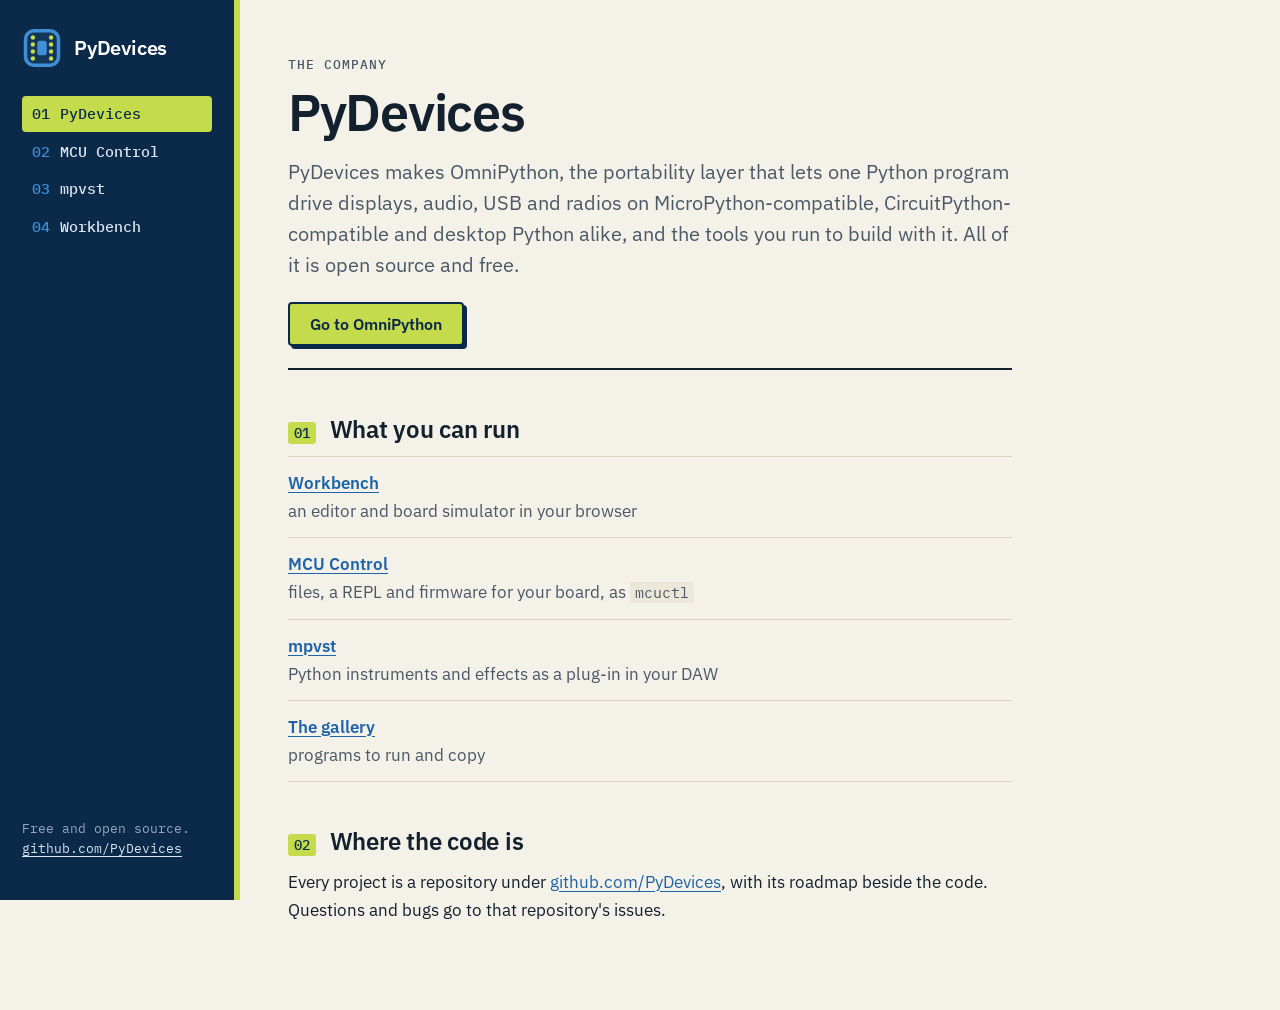
==== index.html @ 03c8362c "pydevices.com: the company page and the MCU Control, mpvst and Workbench pages" ====
<!DOCTYPE html>
<html lang="en">
<head>
  <!-- Written by tools/build.py from _src/index.html; edit that file and run it again. -->
  <meta charset="utf-8">
  <meta name="viewport" content="width=device-width, initial-scale=1">
  <title>PyDevices</title>
  <meta name="description" content="PyDevices makes OmniPython and the free tools that put Python on hardware.">
  <meta name="theme-color" content="#0b2a4a">
  <link rel="icon" href="/assets/favicon.svg" type="image/svg+xml">
  <link rel="alternate icon" href="/favicon.ico" sizes="16x16 32x32 48x48">
  <link rel="canonical" href="https://pydevices.com/">
  <link rel="preconnect" href="https://fonts.googleapis.com">
  <link rel="preconnect" href="https://fonts.gstatic.com" crossorigin>
  <link rel="stylesheet" href="https://fonts.googleapis.com/css2?family=IBM+Plex+Mono:wght@400;500&family=IBM+Plex+Sans:wght@400;500;600&display=swap">
  <link rel="stylesheet" href="/assets/site.css">
</head>
<body>
  <header class="rail">
    <a class="home" href="/"><img src="/assets/logo.svg" alt="" width="40" height="40">PyDevices</a>
    <nav aria-label="Pages">
      <ol>
        <li><a href="/" aria-current="page">PyDevices</a></li>
        <li><a href="/mcuctl/">MCU Control</a></li>
        <li><a href="/mpvst/">mpvst</a></li>
        <li><a href="/workbench/">Workbench</a></li>
      </ol>
    </nav>
    <p class="foot">Free and open source.<br><a href="https://github.com/PyDevices">github.com/PyDevices</a></p>
  </header>
  <main>
    <div class="title-block">
      <p class="kicker">The company</p>
      <h1>PyDevices</h1>
      <p class="lede">PyDevices makes OmniPython, the portability layer that lets one Python
        program drive displays, audio, USB and radios on MicroPython-compatible,
        CircuitPython-compatible and desktop Python alike, and the tools you run
        to build with it. All of it is open source and free.</p>
      <a class="button" href="https://omnipython.org/">Go to OmniPython</a>
    </div>

    <section>
      <h2><span class="n">01</span>What you can run</h2>
      <ul class="links">
        <li><a href="/workbench/">Workbench</a> <span>an editor and board simulator in your browser</span></li>
        <li><a href="/mcuctl/">MCU Control</a> <span>files, a REPL and firmware for your board, as <code>mcuctl</code></span></li>
        <li><a href="/mpvst/">mpvst</a> <span>Python instruments and effects as a plug-in in your DAW</span></li>
        <li><a href="https://gallery.omnipython.org/">The gallery</a> <span>programs to run and copy</span></li>
      </ul>
    </section>

    <section>
      <h2><span class="n">02</span>Where the code is</h2>
      <p>Every project is a repository under
        <a href="https://github.com/PyDevices">github.com/PyDevices</a>, with its
        roadmap beside the code. Questions and bugs go to that repository's issues.</p>
    </section>
  </main>
</body>
</html>
---- assets/site.css ----
/* pydevices.com: a rail on the left, a sheet on the right.
   Blueprint colours; IBM Plex for type. */

:root {
  --navy: #0b2a4a;
  --navy-2: #12355a;
  --blue: #3f8fd6;
  --lime: #c4dc4c;
  --paper: #f4f1e8;
  --sheet: #fffdf7;
  --ink: #13202d;
  --ink-soft: #4a5866;
  --rule: #d9d3c3;
  --link: #1d63a8;
  --code-bg: #ece7d9;
  --sans: "IBM Plex Sans", system-ui, -apple-system, "Segoe UI", sans-serif;
  --mono: "IBM Plex Mono", ui-monospace, "Cascadia Mono", Consolas, monospace;
  color-scheme: light;
}

@media (prefers-color-scheme: dark) {
  :root {
    --paper: #0d1823;
    --sheet: #13212f;
    --ink: #e8edf2;
    --ink-soft: #a7b4c1;
    --rule: #2a3b4d;
    --link: #8cc2f2;
    --code-bg: #0b1520;
    color-scheme: dark;
  }
}

* { box-sizing: border-box; }

html { background: var(--paper); }

body {
  margin: 0;
  min-height: 100vh;
  display: grid;
  grid-template-columns: 240px minmax(0, 1fr);
  font: 400 17px/1.65 var(--sans);
  color: var(--ink);
  background: var(--paper);
}

a { color: var(--link); text-underline-offset: 3px; }
a:focus-visible { outline: 2px solid var(--blue); outline-offset: 2px; }

/* The rail: the mark, the company name and the pages, top to bottom. */
.rail {
  position: sticky;
  top: 0;
  height: 100vh;
  display: flex;
  flex-direction: column;
  gap: 28px;
  padding: 28px 22px;
  background: var(--navy);
  color: #dbe6f1;
  border-right: 6px solid var(--lime);
}
.rail .home {
  display: flex;
  align-items: center;
  gap: 12px;
  color: #fff;
  text-decoration: none;
  font: 600 20px/1 var(--sans);
  letter-spacing: -0.01em;
}
.rail .home img { width: 40px; height: 40px; }
.rail nav ol {
  list-style: none;
  margin: 0;
  padding: 0;
  display: flex;
  flex-direction: column;
  gap: 2px;
  counter-reset: page;
}
.rail nav li { counter-increment: page; }
.rail nav a {
  display: flex;
  gap: 10px;
  padding: 8px 10px;
  border-radius: 4px;
  color: #dbe6f1;
  text-decoration: none;
  font: 500 15px/1.3 var(--mono);
}
.rail nav a::before {
  content: counter(page, decimal-leading-zero);
  color: var(--blue);
}
.rail nav a:hover { background: var(--navy-2); color: #fff; }
.rail nav a[aria-current="page"] { background: var(--lime); color: var(--navy); }
.rail nav a[aria-current="page"]::before { color: var(--navy); }
.rail .foot {
  margin-top: auto;
  font: 400 13px/1.5 var(--mono);
  color: #93a8bd;
}
.rail .foot a { color: #dbe6f1; }

/* The sheet: one column of text with a title block on top. */
main {
  width: 100%;
  max-width: 820px;
  padding: 56px 48px 72px;
}
.title-block {
  border-bottom: 2px solid var(--ink);
  padding-bottom: 22px;
  margin-bottom: 8px;
}
.kicker {
  margin: 0 0 10px;
  font: 500 13px/1.4 var(--mono);
  letter-spacing: 0.08em;
  text-transform: uppercase;
  color: var(--ink-soft);
}
h1 {
  margin: 0;
  font: 600 clamp(34px, 6vw, 52px)/1.08 var(--sans);
  letter-spacing: -0.025em;
}
.lede {
  margin: 16px 0 0;
  font-size: 20px;
  line-height: 1.55;
  color: var(--ink-soft);
  max-width: 38em;
}

/* Facts about the thing, as a datasheet would list them. */
.facts {
  display: grid;
  grid-template-columns: 9em minmax(0, 1fr);
  margin: 0;
  border-bottom: 1px solid var(--rule);
}
.facts dt, .facts dd {
  margin: 0;
  padding: 12px 0;
  border-top: 1px solid var(--rule);
}
.facts dt {
  font: 500 13px/1.9 var(--mono);
  letter-spacing: 0.06em;
  text-transform: uppercase;
  color: var(--ink-soft);
}
.facts dt:first-of-type, .facts dt:first-of-type + dd { border-top: 0; }

section { margin-top: 44px; }
h2 {
  display: flex;
  align-items: baseline;
  gap: 14px;
  margin: 0 0 12px;
  font: 600 24px/1.25 var(--sans);
  letter-spacing: -0.01em;
}
h2 .n {
  font: 500 14px/1 var(--mono);
  color: var(--navy);
  background: var(--lime);
  padding: 4px 6px;
  border-radius: 3px;
}
p { margin: 0 0 14px; }

code, pre { font-family: var(--mono); font-size: 0.88em; }
code { background: var(--code-bg); padding: 1px 5px; border-radius: 3px; }
pre {
  margin: 0 0 16px;
  padding: 16px 18px;
  overflow-x: auto;
  background: var(--navy);
  color: #e3edf7;
  border-left: 4px solid var(--lime);
  border-radius: 0 4px 4px 0;
  line-height: 1.55;
}
pre code { background: none; padding: 0; color: inherit; }

.links {
  list-style: none;
  margin: 0;
  padding: 0;
  border-top: 1px solid var(--rule);
}
.links li { border-bottom: 1px solid var(--rule); padding: 12px 0; }
.links a { font-weight: 600; }
.links span { display: block; color: var(--ink-soft); }

.button {
  display: inline-block;
  margin-top: 22px;
  padding: 12px 20px;
  font: 600 16px/1 var(--sans);
  color: var(--navy);
  background: var(--lime);
  border: 2px solid var(--navy);
  border-radius: 4px;
  text-decoration: none;
  box-shadow: 3px 3px 0 var(--navy);
}
.button:hover { transform: translate(1px, 1px); box-shadow: 2px 2px 0 var(--navy); }

@media (prefers-color-scheme: dark) {
  .title-block { border-bottom-color: var(--ink-soft); }
  .button { border-color: var(--lime); box-shadow: 3px 3px 0 #000; }
}

/* Phones: the rail becomes a band across the top. */
@media (max-width: 760px) {
  body { display: block; font-size: 16px; }
  .rail {
    position: static;
    height: auto;
    gap: 14px;
    padding: 16px;
    border-right: 0;
    border-bottom: 5px solid var(--lime);
  }
  .rail nav ol { flex-direction: row; flex-wrap: wrap; gap: 4px; }
  .rail nav a { padding: 6px 8px; font-size: 14px; }
  .rail .foot { display: none; }
  main { padding: 32px 16px 56px; }
  .lede { font-size: 18px; }
  .facts { grid-template-columns: 1fr; }
  .facts dt { padding-bottom: 0; }
  .facts dd { border-top: 0; padding-top: 2px; }
}
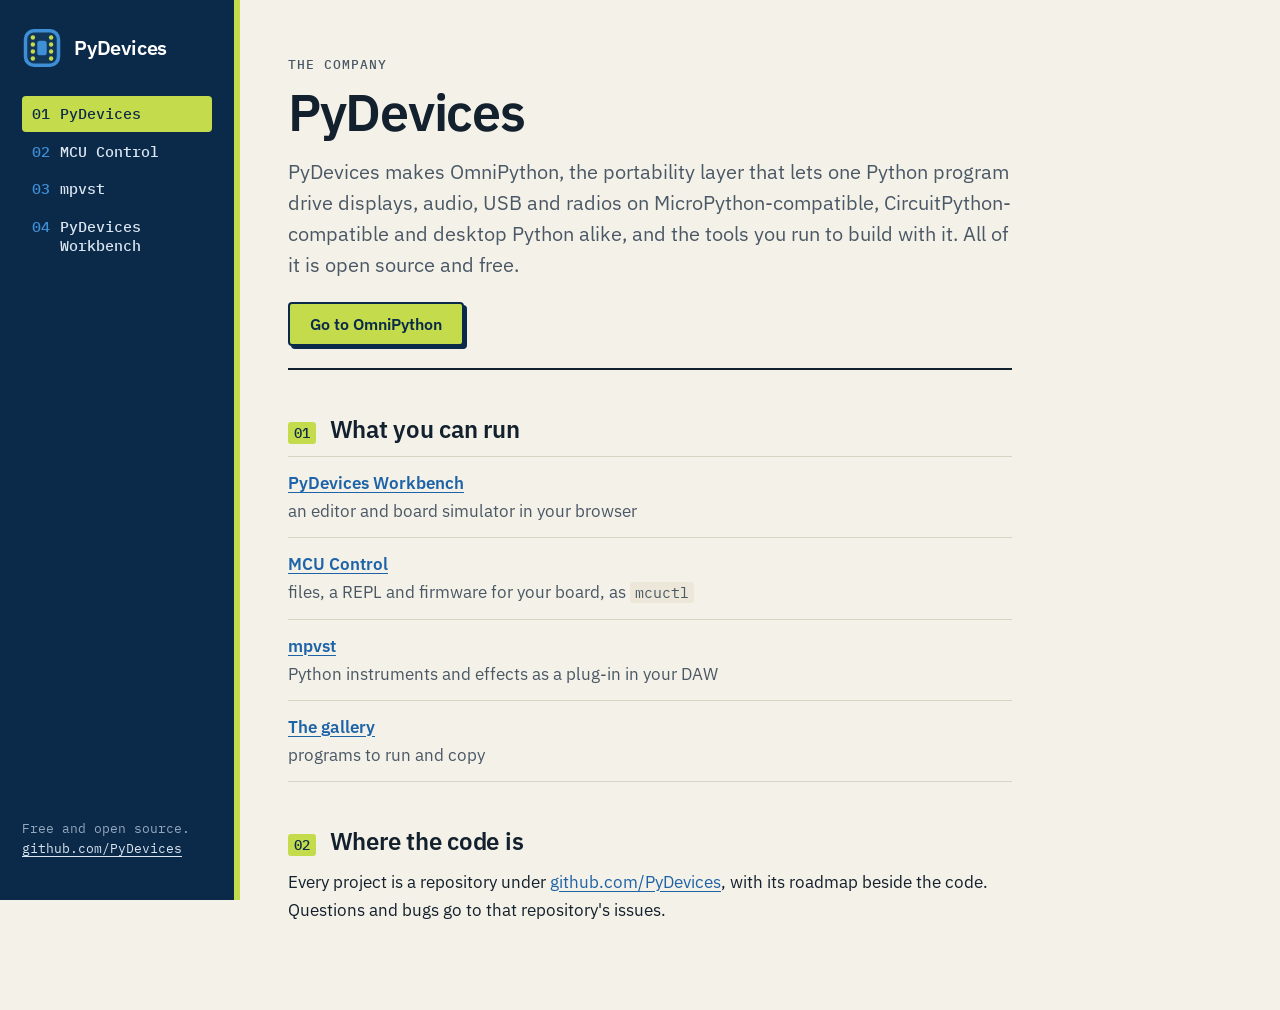
==== commit c229166c: "Workbench: the full name PyDevices Workbench in the page heading and rail" ====
--- a/index.html
+++ b/index.html
@@ -23,7 +23,7 @@
         <li><a href="/" aria-current="page">PyDevices</a></li>
         <li><a href="/mcuctl/">MCU Control</a></li>
         <li><a href="/mpvst/">mpvst</a></li>
-        <li><a href="/workbench/">Workbench</a></li>
+        <li><a href="/workbench/">PyDevices Workbench</a></li>
       </ol>
     </nav>
     <p class="foot">Free and open source.<br><a href="https://github.com/PyDevices">github.com/PyDevices</a></p>
@@ -42,7 +42,7 @@
     <section>
       <h2><span class="n">01</span>What you can run</h2>
       <ul class="links">
-        <li><a href="/workbench/">Workbench</a> <span>an editor and board simulator in your browser</span></li>
+        <li><a href="/workbench/">PyDevices Workbench</a> <span>an editor and board simulator in your browser</span></li>
         <li><a href="/mcuctl/">MCU Control</a> <span>files, a REPL and firmware for your board, as <code>mcuctl</code></span></li>
         <li><a href="/mpvst/">mpvst</a> <span>Python instruments and effects as a plug-in in your DAW</span></li>
         <li><a href="https://gallery.omnipython.org/">The gallery</a> <span>programs to run and copy</span></li>
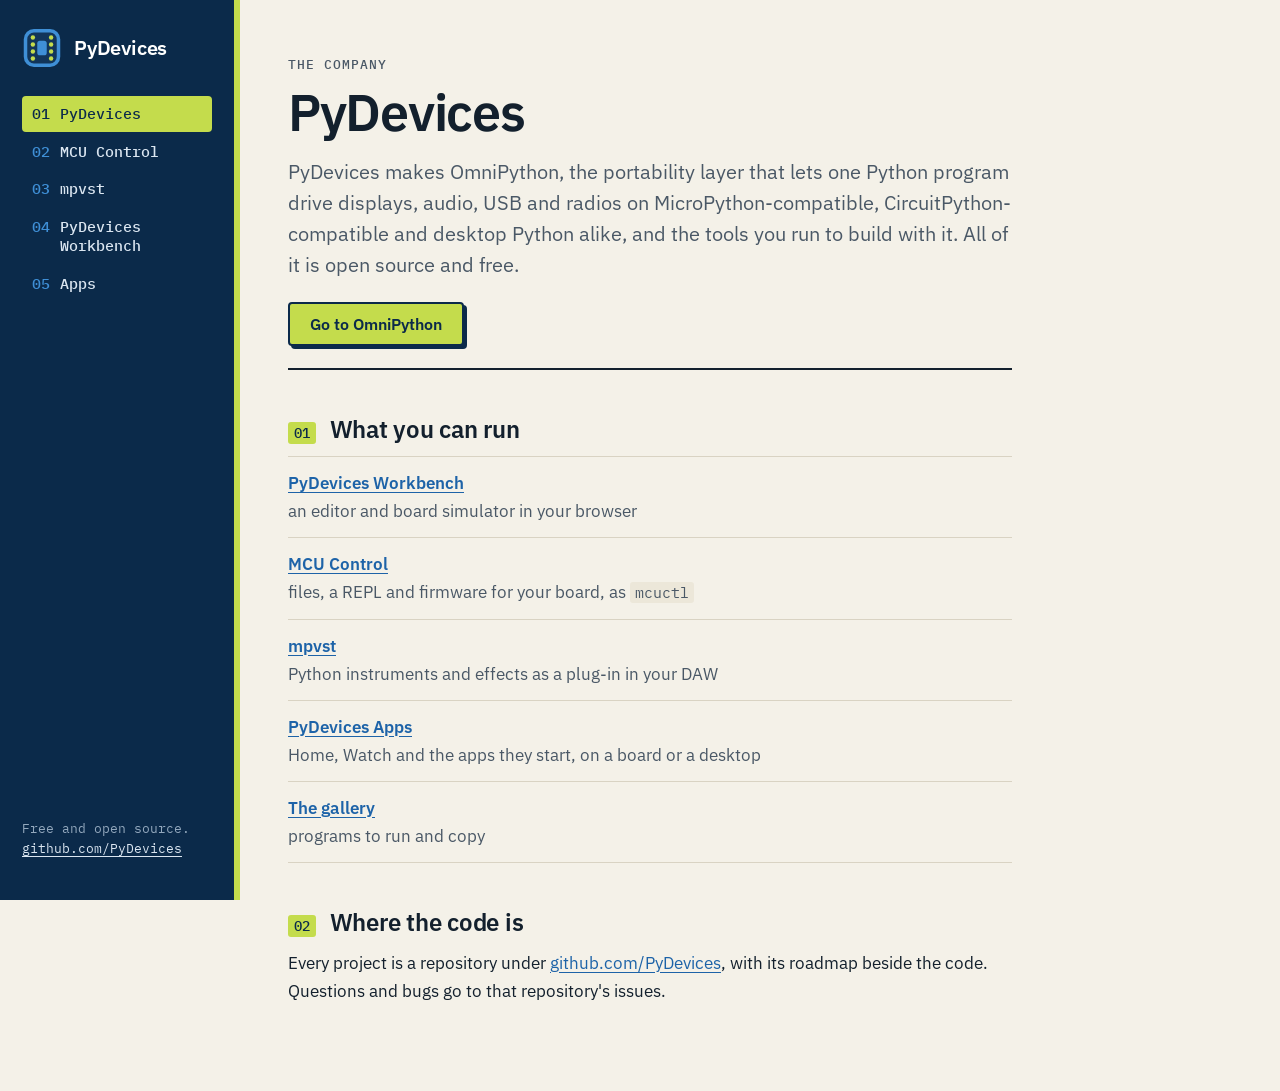
==== commit ebfe5659: "Apps: a page for the apps, Home and Watch, and how to install them pydevices.com/apps/ says what the" ====
--- a/index.html
+++ b/index.html
@@ -24,6 +24,7 @@
         <li><a href="/mcuctl/">MCU Control</a></li>
         <li><a href="/mpvst/">mpvst</a></li>
         <li><a href="/workbench/">PyDevices Workbench</a></li>
+        <li><a href="/apps/">Apps</a></li>
       </ol>
     </nav>
     <p class="foot">Free and open source.<br><a href="https://github.com/PyDevices">github.com/PyDevices</a></p>
@@ -45,6 +46,7 @@
         <li><a href="/workbench/">PyDevices Workbench</a> <span>an editor and board simulator in your browser</span></li>
         <li><a href="/mcuctl/">MCU Control</a> <span>files, a REPL and firmware for your board, as <code>mcuctl</code></span></li>
         <li><a href="/mpvst/">mpvst</a> <span>Python instruments and effects as a plug-in in your DAW</span></li>
+        <li><a href="/apps/">PyDevices Apps</a> <span>Home, Watch and the apps they start, on a board or a desktop</span></li>
         <li><a href="https://gallery.omnipython.org/">The gallery</a> <span>programs to run and copy</span></li>
       </ul>
     </section>
